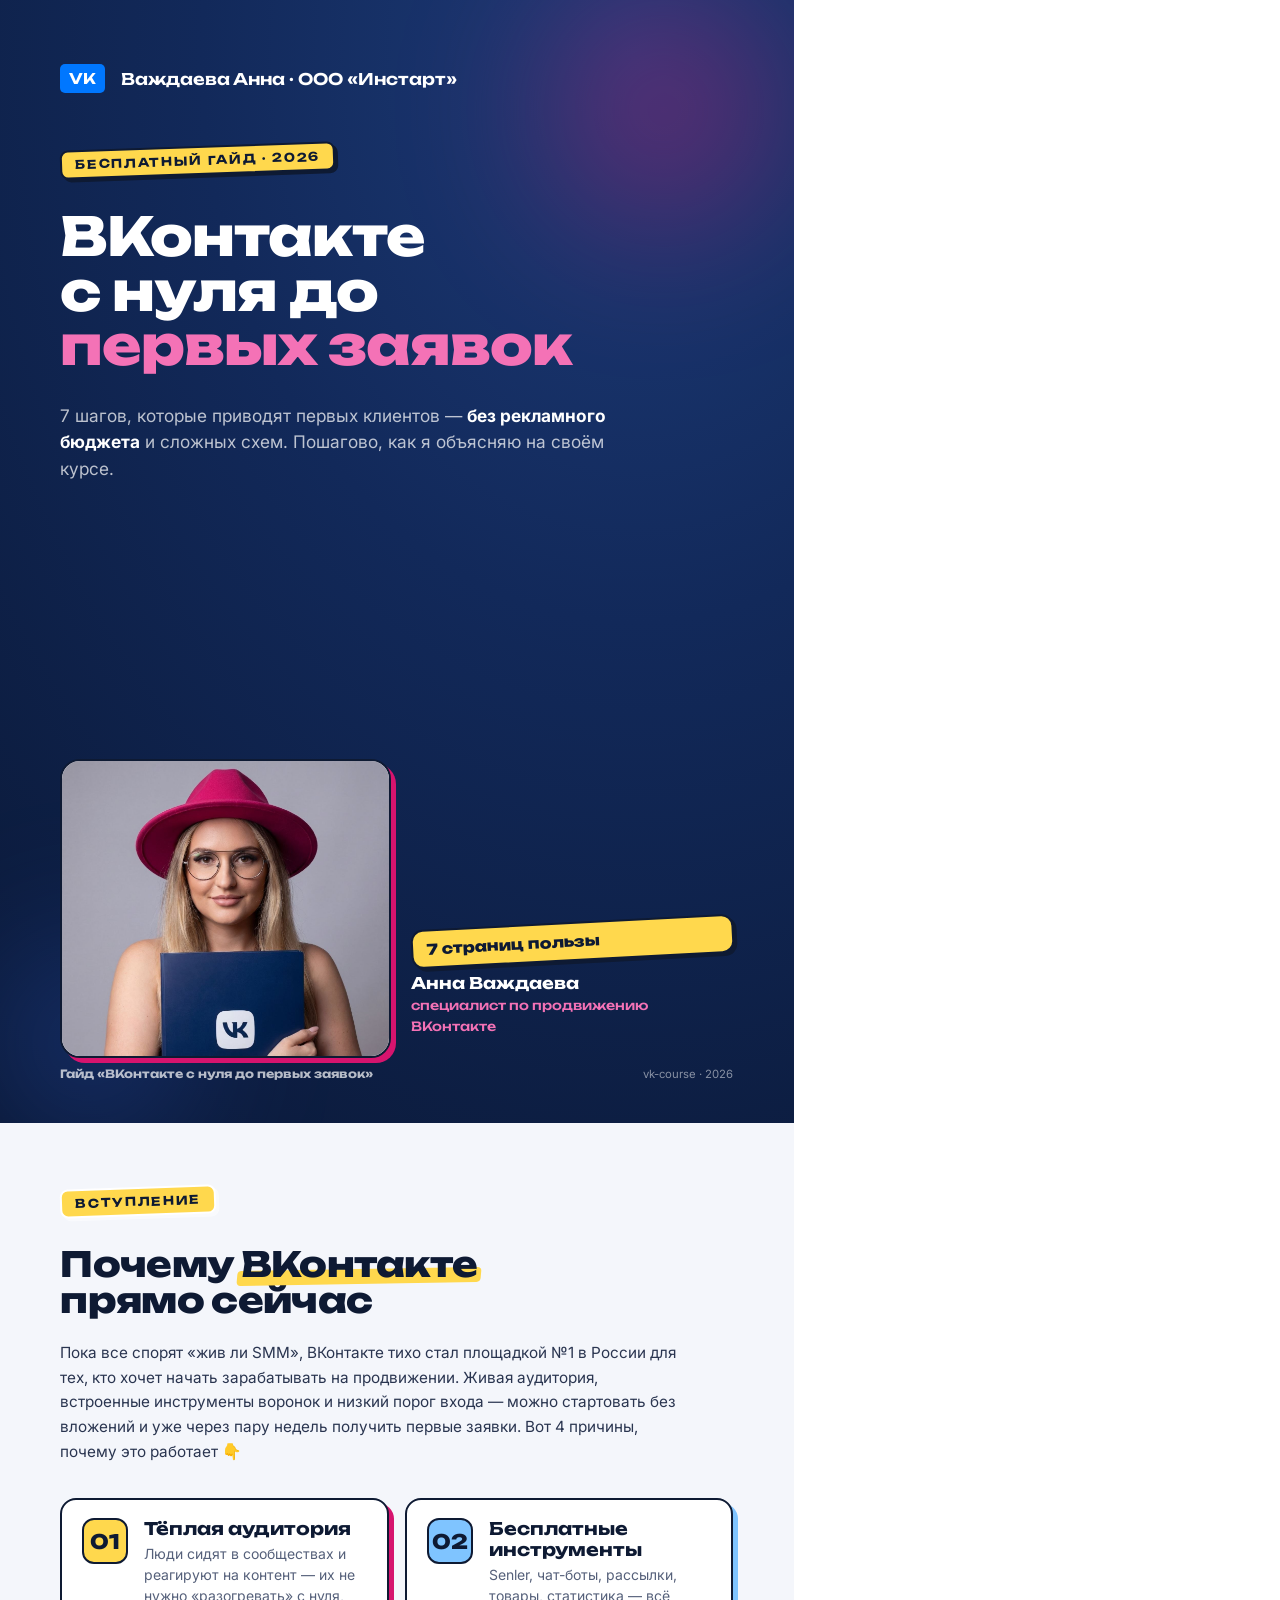
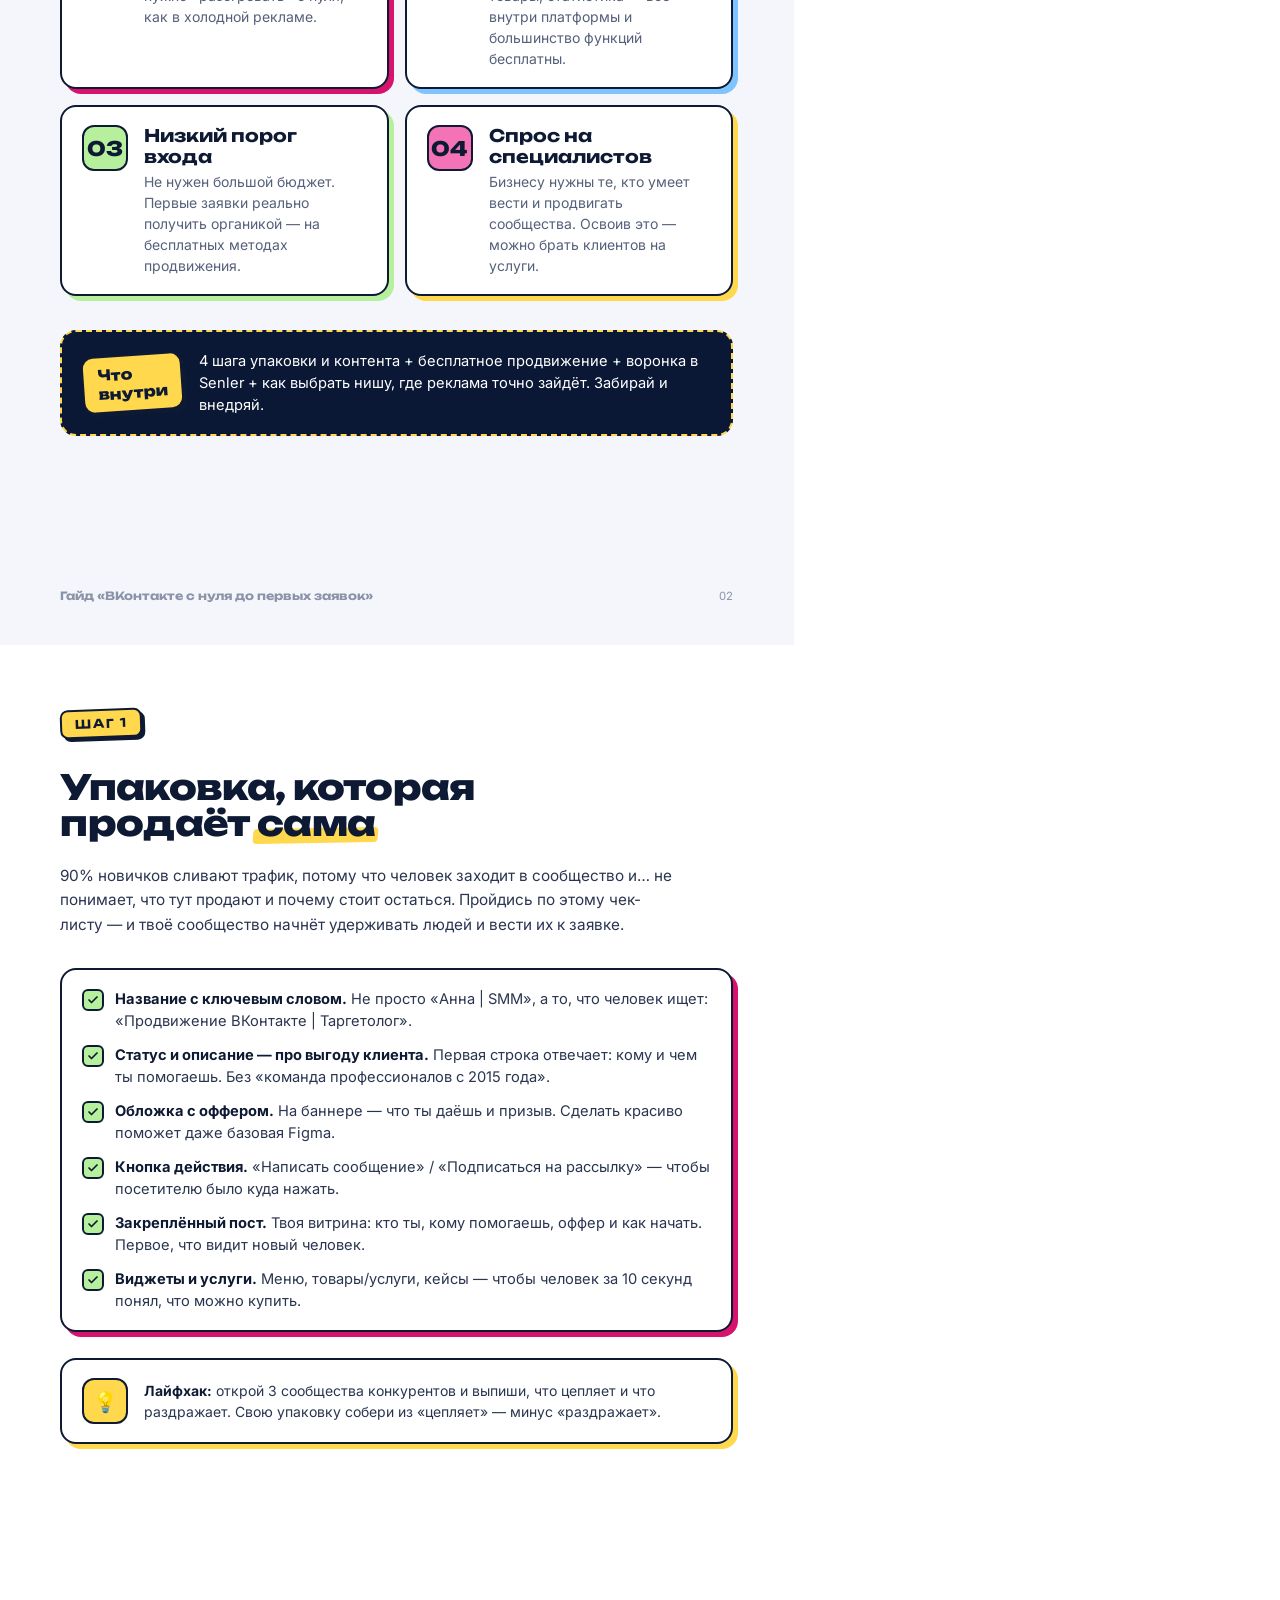
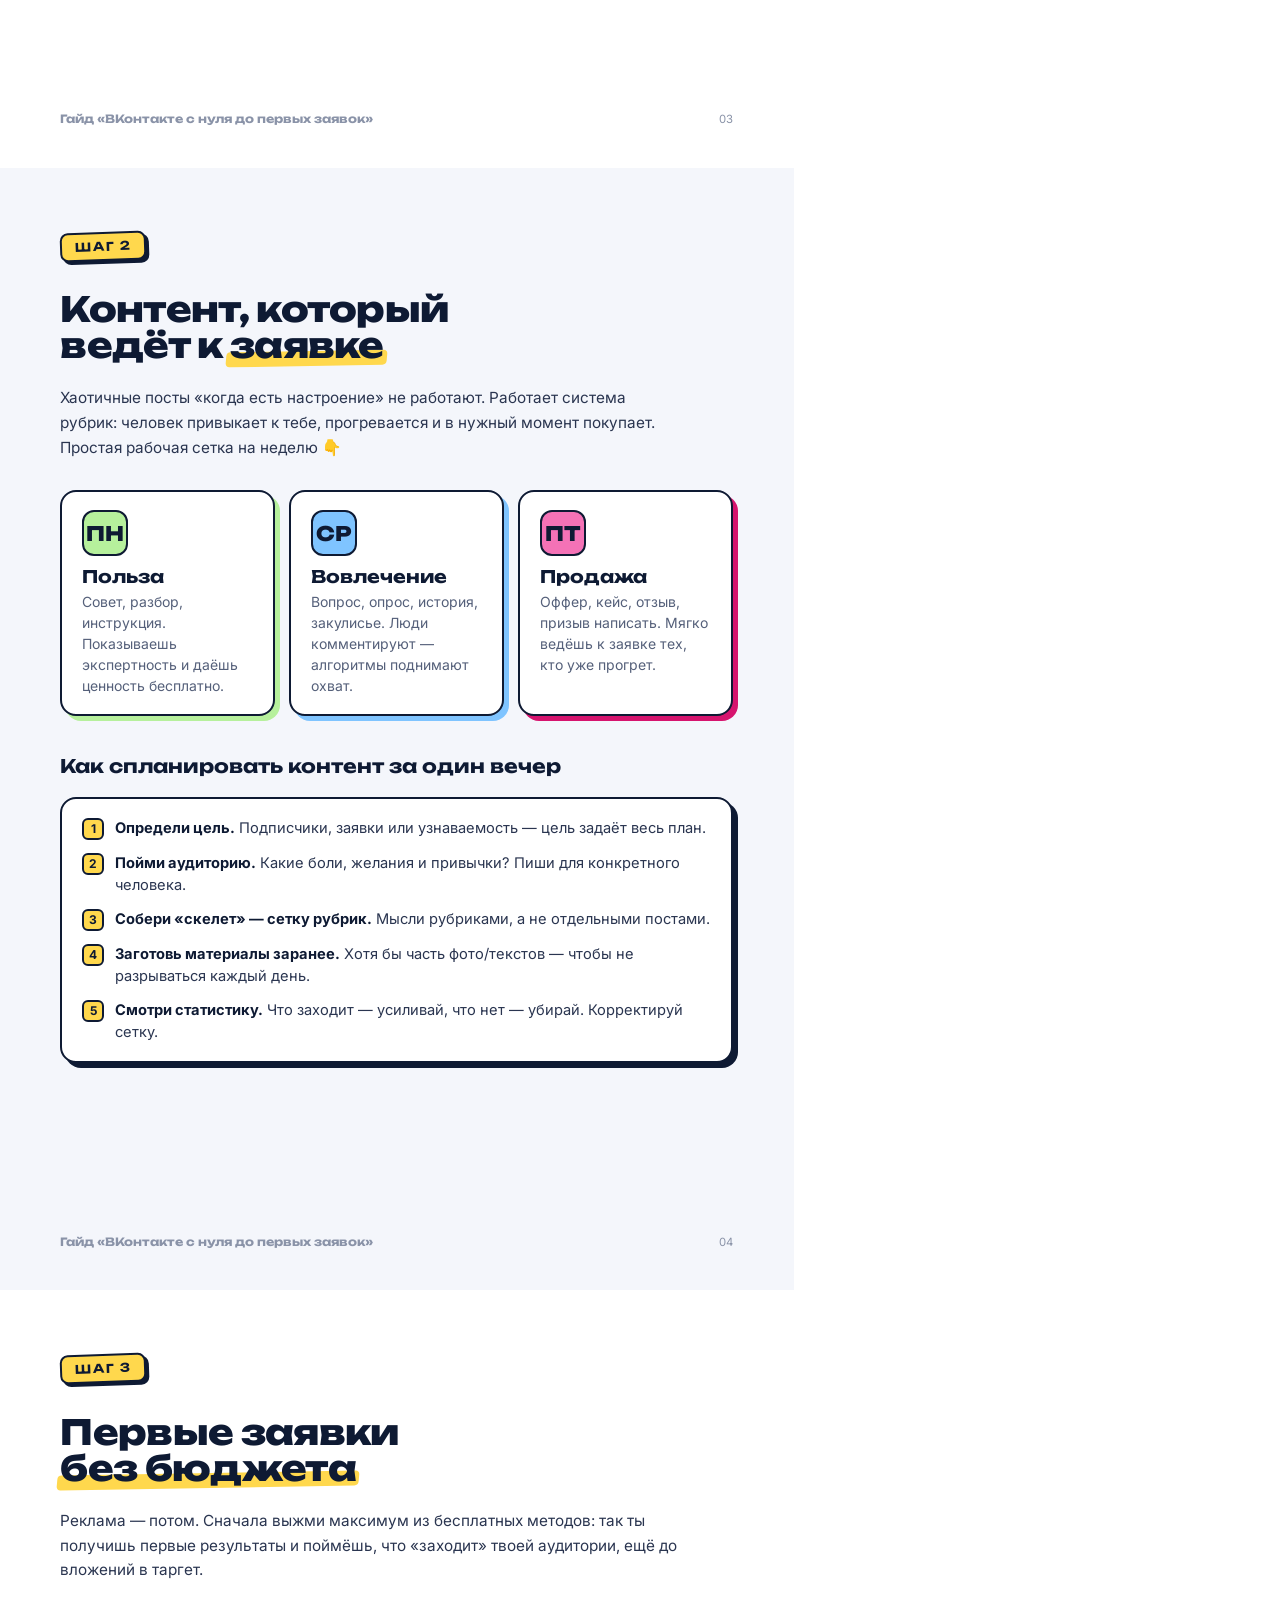
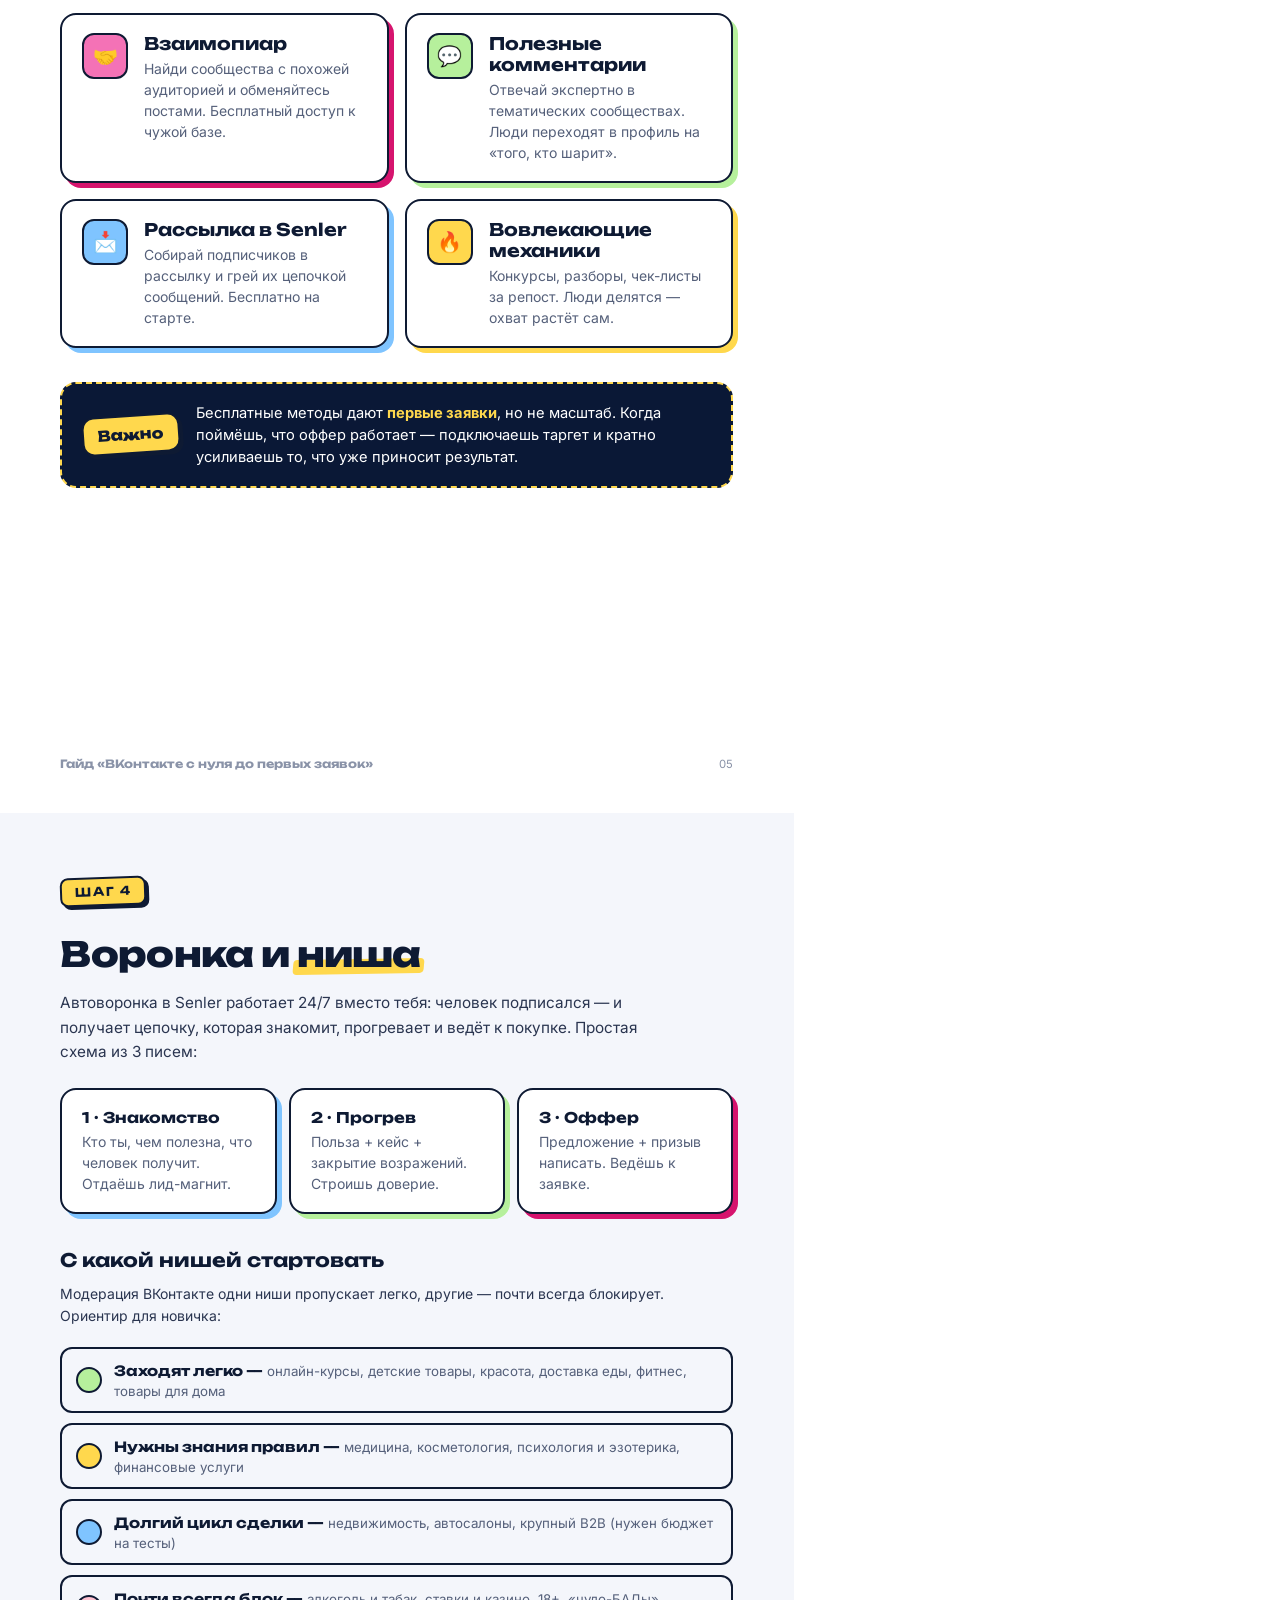
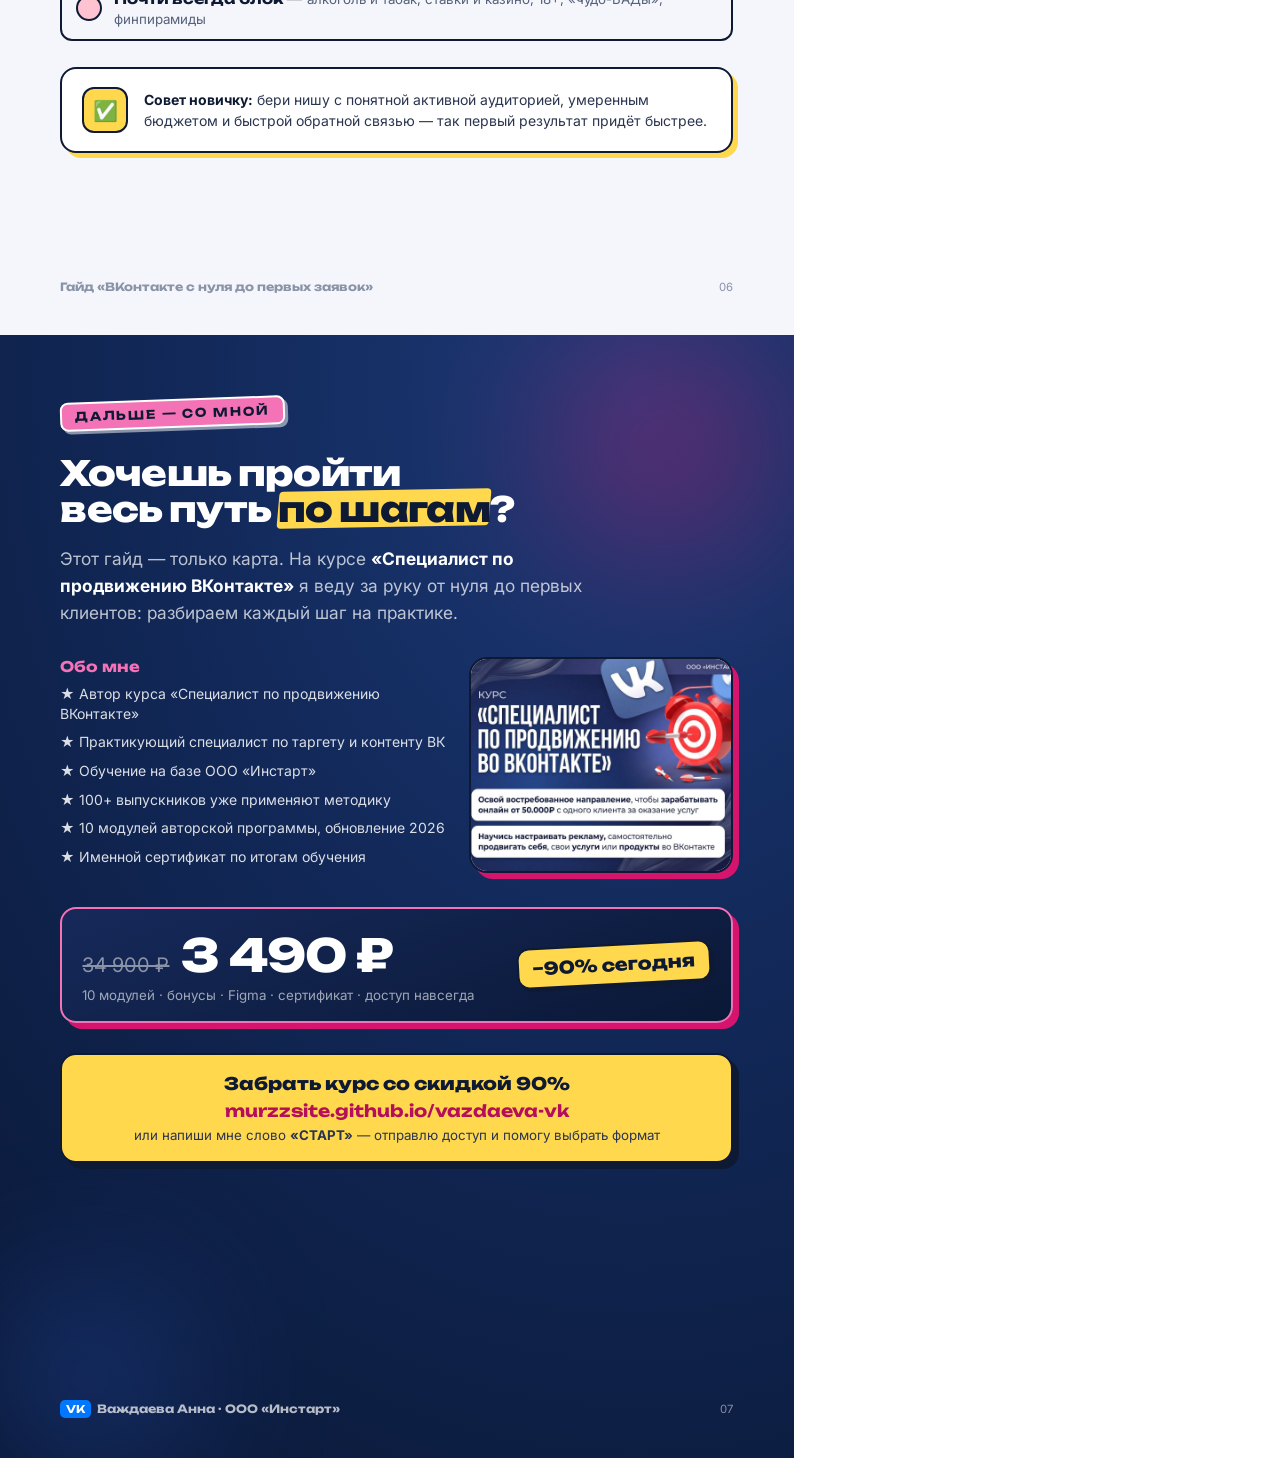
==== guide.html @ fbc0aaa2 "Add 7-page lead-magnet PDF guide in site's exact style (navy+pink, Unbounded, neo-brutalist), with c" ====
<!DOCTYPE html>
<html lang="ru">
<head>
<meta charset="UTF-8" />
<link href="https://fonts.googleapis.com/css2?family=Inter:wght@400;500;600;700&family=Unbounded:wght@500;600;700;800;900&display=swap" rel="stylesheet" />
<style>
  * { margin: 0; padding: 0; box-sizing: border-box; }
  :root {
    --p:#D6146E; --pd:#B50E5C; --pl:#FCE7F1; --pm:#F472B6; --acc:#FF5CA8;
    --navy:#0A1836; --navy2:#16295A; --ink:#0A1836;
    --paper:#F4F6FB; --g900:#0E1A33; --g700:#2A3550; --g600:#55607A; --g400:#8A93A8; --g200:#DDE2EC;
    --pop:#FFD84D; --lime:#B6F09C; --sky:#7FC4FF;
    --disp:'Unbounded','Inter',sans-serif;
  }
  html,body { font-family:'Inter',sans-serif; color:var(--g700); }
  body { -webkit-print-color-adjust:exact; print-color-adjust:exact; }

  @page { size:210mm 297mm; margin:0; }

  .page {
    position:relative; width:210mm; height:297mm; overflow:hidden;
    padding:17mm 16mm; page-break-after:always;
    -webkit-print-color-adjust:exact; print-color-adjust:exact;
  }
  .page:last-child { page-break-after:auto; }
  .page--navy { background:radial-gradient(130% 120% at 80% 5%, #1D3B78 0%, #12295A 42%, #0A1836 100%); color:#fff; }
  .page--paper { background:var(--paper); }
  .page--white { background:#fff; }

  /* orbs */
  .orb { position:absolute; border-radius:50%; filter:blur(70px); opacity:.5; z-index:0; }
  .orb--1 { width:340px; height:340px; top:-60px; right:-40px; background:radial-gradient(circle,#D6146E,transparent 70%); }
  .orb--2 { width:280px; height:280px; bottom:-60px; left:-50px; background:radial-gradient(circle,#2E5BC7,transparent 70%); }

  .z { position:relative; z-index:1; }

  /* type */
  .eyebrow {
    display:inline-block; font-family:var(--disp); font-size:9pt; font-weight:700;
    text-transform:uppercase; letter-spacing:.14em; color:var(--g900);
    background:var(--pop); border:2px solid var(--g900); border-radius:8px;
    padding:5px 13px; box-shadow:3px 3px 0 var(--g900); transform:rotate(-2deg);
  }
  .eyebrow--ghost { color:var(--g900); background:var(--pm); border-color:#fff; box-shadow:3px 3px 0 rgba(255,255,255,.5); }
  h1.title { font-family:var(--disp); font-weight:800; font-size:40pt; line-height:1.02; letter-spacing:-.02em; color:#fff; }
  h2.h2 { font-family:var(--disp); font-weight:800; font-size:26pt; line-height:1.05; letter-spacing:-.02em; color:var(--g900); }
  h2.h2--white { color:#fff; }
  .accent { color:var(--pm); }
  .mark { position:relative; white-space:nowrap; z-index:0; }
  .mark::before { content:''; position:absolute; z-index:-1; left:-.1em; right:-.1em; bottom:.04em; height:.42em; background:var(--pop); border-radius:4px; transform:rotate(-1deg) skewX(-6deg); }
  .h2--white .mark { color:var(--g900); }
  .h2--white .mark::before { top:.06em; bottom:.08em; height:auto; left:0; right:0; }

  .lead { font-size:13pt; line-height:1.55; color:rgba(255,255,255,.72); }
  p.body { font-size:11.5pt; line-height:1.6; color:var(--g700); }
  .muted { color:var(--g600); }

  /* cards */
  .card { background:#fff; border:2px solid var(--g900); border-radius:16px; box-shadow:5px 5px 0 var(--g900); padding:18px 20px; }
  .card--pink { box-shadow:5px 5px 0 var(--p); }
  .card--pop { box-shadow:5px 5px 0 var(--pop); }
  .card--lime { box-shadow:5px 5px 0 var(--lime); }
  .card--sky { box-shadow:5px 5px 0 var(--sky); }
  .num {
    font-family:var(--disp); font-weight:800; font-size:15pt; color:var(--g900);
    width:46px; height:46px; min-width:46px; border:2px solid var(--g900); border-radius:12px;
    display:flex; align-items:center; justify-content:center;
  }
  .num--pop{background:var(--pop);} .num--lime{background:var(--lime);} .num--sky{background:var(--sky);} .num--pink{background:var(--pm);}
  .card h3 { font-family:var(--disp); font-weight:700; font-size:13pt; color:var(--g900); margin-bottom:4px; }
  .card p { font-size:10.5pt; line-height:1.5; color:var(--g600); }

  .row { display:flex; gap:16px; align-items:flex-start; }
  .stack { display:flex; flex-direction:column; }

  /* checklist */
  .check { display:flex; gap:11px; align-items:flex-start; font-size:11pt; line-height:1.5; color:var(--g700); }
  .check + .check { margin-top:12px; }
  .check b { color:var(--g900); }
  .tick { width:22px; height:22px; min-width:22px; border-radius:6px; background:var(--lime); border:2px solid var(--g900); display:flex; align-items:center; justify-content:center; margin-top:1px; }
  .tick svg { width:12px; height:12px; }

  /* niche table */
  .nrow { display:flex; align-items:center; gap:12px; border:2px solid var(--g900); border-radius:12px; padding:11px 14px; }
  .nrow + .nrow { margin-top:10px; }
  .nrow .dot { width:26px; height:26px; min-width:26px; border-radius:50%; border:2px solid var(--g900); }
  .nrow b { font-family:var(--disp); font-size:10.5pt; color:var(--g900); }
  .nrow span { font-size:10pt; color:var(--g600); }

  /* sticker */
  .sticker {
    font-family:var(--disp); font-weight:800; font-size:11pt; color:var(--g900);
    background:var(--pop); border:2px solid var(--g900); border-radius:12px;
    padding:8px 14px; box-shadow:3px 3px 0 var(--g900); transform:rotate(-3deg); display:inline-block;
  }

  /* footer */
  .foot { position:absolute; left:16mm; right:16mm; bottom:11mm; display:flex; justify-content:space-between; align-items:center; font-size:8.5pt; z-index:2; }
  .foot .brand { font-family:var(--disp); font-weight:700; }
  .page--navy .foot { color:rgba(255,255,255,.5); }
  .page--paper .foot, .page--white .foot { color:var(--g400); }
  .vk { background:#07F; color:#fff; font-family:var(--disp); font-weight:700; font-size:8pt; padding:2px 6px; border-radius:5px; margin-right:6px; }

  .price-old { font-size:15pt; color:var(--g400); text-decoration:line-through; }
  .price-new { font-family:var(--disp); font-weight:800; font-size:34pt; color:#fff; letter-spacing:-.03em; }
  .cta-link { font-family:var(--disp); font-weight:700; font-size:12.5pt; }
</style>
</head>
<body>

<!-- ===================== PAGE 1 — COVER ===================== -->
<section class="page page--navy">
  <span class="orb orb--1"></span>
  <span class="orb orb--2"></span>
  <div class="z" style="height:100%; display:flex; flex-direction:column;">
    <div style="display:flex; align-items:center; gap:10px;">
      <span class="vk" style="font-size:11pt; padding:5px 9px;">VK</span>
      <span style="font-family:var(--disp); font-weight:600; font-size:12pt; color:#fff;">Важдаева Анна · ООО «Инстарт»</span>
    </div>

    <div style="margin-top:14mm;">
      <span class="eyebrow">Бесплатный гайд · 2026</span>
    </div>

    <h1 class="title" style="margin-top:9mm;">
      ВКонтакте<br/>с нуля до<br/><span class="accent">первых заявок</span>
    </h1>

    <p class="lead" style="margin-top:8mm; max-width:150mm;">
      7 шагов, которые приводят первых клиентов — <b style="color:#fff;">без рекламного бюджета</b> и сложных схем.
      Пошагово, как я объясняю на своём курсе.
    </p>

    <div style="margin-top:auto; display:flex; align-items:flex-end; gap:20px;">
      <div class="card card--pink" style="padding:0; overflow:hidden; width:88mm; border-radius:20px; background:#fff;">
        <img src="author-portrait.jpg" alt="Анна Важдаева" style="width:100%; height:78mm; object-fit:cover; object-position:center 20%; display:block;" />
      </div>
      <div class="stack" style="gap:12px; padding-bottom:6mm;">
        <span class="sticker">7 страниц пользы</span>
        <div style="font-family:var(--disp); font-weight:700; font-size:12pt; color:#fff; line-height:1.3;">
          Анна Важдаева<br/><span style="font-size:9.5pt; font-weight:500; color:var(--pm);">специалист по продвижению ВКонтакте</span>
        </div>
      </div>
    </div>
  </div>
  <div class="foot"><span class="brand" style="color:rgba(255,255,255,.7);">Гайд «ВКонтакте с нуля до первых заявок»</span><span>vk-course · 2026</span></div>
</section>

<!-- ===================== PAGE 2 — WHY VK ===================== -->
<section class="page page--paper">
  <span class="eyebrow eyebrow--ghost" style="color:var(--g900); background:var(--pop);">Вступление</span>
  <h2 class="h2" style="margin-top:8mm;">Почему <span class="mark">ВКонтакте</span><br/>прямо сейчас</h2>
  <p class="body" style="margin-top:6mm; max-width:165mm;">
    Пока все спорят «жив ли SMM», ВКонтакте тихо стал площадкой №1 в России для тех, кто хочет начать зарабатывать на продвижении. Живая аудитория, встроенные инструменты воронок и низкий порог входа — можно стартовать без вложений и уже через пару недель получить первые заявки. Вот 4 причины, почему это работает 👇
  </p>

  <div style="margin-top:9mm; display:grid; grid-template-columns:1fr 1fr; gap:16px;">
    <div class="card card--pink row"><div class="num num--pop">01</div><div><h3>Тёплая аудитория</h3><p>Люди сидят в сообществах и реагируют на контент — их не нужно «разогревать» с нуля, как в холодной рекламе.</p></div></div>
    <div class="card card--sky row"><div class="num num--sky">02</div><div><h3>Бесплатные инструменты</h3><p>Senler, чат-боты, рассылки, товары, статистика — всё внутри платформы и большинство функций бесплатны.</p></div></div>
    <div class="card card--lime row"><div class="num num--lime">03</div><div><h3>Низкий порог входа</h3><p>Не нужен большой бюджет. Первые заявки реально получить органикой — на бесплатных методах продвижения.</p></div></div>
    <div class="card card--pop row"><div class="num num--pink">04</div><div><h3>Спрос на специалистов</h3><p>Бизнесу нужны те, кто умеет вести и продвигать сообщества. Освоив это — можно брать клиентов на услуги.</p></div></div>
  </div>

  <div class="card" style="margin-top:9mm; background:var(--navy); color:#fff; border:2px dashed var(--pop); box-shadow:none;">
    <div class="row" style="align-items:center;">
      <span class="sticker" style="transform:rotate(-4deg);">Что внутри</span>
      <p style="font-size:11pt; color:#fff; line-height:1.5;">4 шага упаковки и контента + бесплатное продвижение + воронка в Senler + как выбрать нишу, где реклама точно зайдёт. Забирай и внедряй.</p>
    </div>
  </div>
  <div class="foot"><span class="brand">Гайд «ВКонтакте с нуля до первых заявок»</span><span>02</span></div>
</section>

<!-- ===================== PAGE 3 — STEP 1 PACKAGING ===================== -->
<section class="page page--white">
  <span class="eyebrow">Шаг 1</span>
  <h2 class="h2" style="margin-top:8mm;">Упаковка, которая<br/>продаёт <span class="mark">сама</span></h2>
  <p class="body" style="margin-top:6mm; max-width:165mm;">
    90% новичков сливают трафик, потому что человек заходит в сообщество и… не понимает, что тут продают и почему стоит остаться. Пройдись по этому чек-листу — и твоё сообщество начнёт удерживать людей и вести их к заявке.
  </p>

  <div class="card card--pink" style="margin-top:8mm;">
    <div class="check"><span class="tick"><svg viewBox="0 0 24 24" fill="none" stroke="#0E1A33" stroke-width="3.5" stroke-linecap="round" stroke-linejoin="round"><polyline points="20 6 9 17 4 12"/></svg></span><div><b>Название с ключевым словом.</b> Не просто «Анна | SMM», а то, что человек ищет: «Продвижение ВКонтакте | Таргетолог».</div></div>
    <div class="check"><span class="tick"><svg viewBox="0 0 24 24" fill="none" stroke="#0E1A33" stroke-width="3.5" stroke-linecap="round" stroke-linejoin="round"><polyline points="20 6 9 17 4 12"/></svg></span><div><b>Статус и описание — про выгоду клиента.</b> Первая строка отвечает: кому и чем ты помогаешь. Без «команда профессионалов с 2015 года».</div></div>
    <div class="check"><span class="tick"><svg viewBox="0 0 24 24" fill="none" stroke="#0E1A33" stroke-width="3.5" stroke-linecap="round" stroke-linejoin="round"><polyline points="20 6 9 17 4 12"/></svg></span><div><b>Обложка с оффером.</b> На баннере — что ты даёшь и призыв. Сделать красиво поможет даже базовая Figma.</div></div>
    <div class="check"><span class="tick"><svg viewBox="0 0 24 24" fill="none" stroke="#0E1A33" stroke-width="3.5" stroke-linecap="round" stroke-linejoin="round"><polyline points="20 6 9 17 4 12"/></svg></span><div><b>Кнопка действия.</b> «Написать сообщение» / «Подписаться на рассылку» — чтобы посетителю было куда нажать.</div></div>
    <div class="check"><span class="tick"><svg viewBox="0 0 24 24" fill="none" stroke="#0E1A33" stroke-width="3.5" stroke-linecap="round" stroke-linejoin="round"><polyline points="20 6 9 17 4 12"/></svg></span><div><b>Закреплённый пост.</b> Твоя витрина: кто ты, кому помогаешь, оффер и как начать. Первое, что видит новый человек.</div></div>
    <div class="check"><span class="tick"><svg viewBox="0 0 24 24" fill="none" stroke="#0E1A33" stroke-width="3.5" stroke-linecap="round" stroke-linejoin="round"><polyline points="20 6 9 17 4 12"/></svg></span><div><b>Виджеты и услуги.</b> Меню, товары/услуги, кейсы — чтобы человек за 10 секунд понял, что можно купить.</div></div>
  </div>

  <div class="card card--pop row" style="margin-top:7mm; align-items:center;">
    <div class="num num--pop">💡</div>
    <p style="font-size:10.5pt; color:var(--g700); line-height:1.5;"><b style="color:var(--g900);">Лайфхак:</b> открой 3 сообщества конкурентов и выпиши, что цепляет и что раздражает. Свою упаковку собери из «цепляет» — минус «раздражает».</p>
  </div>
  <div class="foot"><span class="brand">Гайд «ВКонтакте с нуля до первых заявок»</span><span>03</span></div>
</section>

<!-- ===================== PAGE 4 — STEP 2 CONTENT ===================== -->
<section class="page page--paper">
  <span class="eyebrow">Шаг 2</span>
  <h2 class="h2" style="margin-top:8mm;">Контент, который<br/>ведёт к <span class="mark">заявке</span></h2>
  <p class="body" style="margin-top:6mm; max-width:165mm;">
    Хаотичные посты «когда есть настроение» не работают. Работает система рубрик: человек привыкает к тебе, прогревается и в нужный момент покупает. Простая рабочая сетка на неделю 👇
  </p>

  <div style="margin-top:8mm; display:grid; grid-template-columns:1fr 1fr 1fr; gap:14px;">
    <div class="card card--lime"><div class="num num--lime" style="margin-bottom:10px;">ПН</div><h3>Польза</h3><p>Совет, разбор, инструкция. Показываешь экспертность и даёшь ценность бесплатно.</p></div>
    <div class="card card--sky"><div class="num num--sky" style="margin-bottom:10px;">СР</div><h3>Вовлечение</h3><p>Вопрос, опрос, история, закулисье. Люди комментируют — алгоритмы поднимают охват.</p></div>
    <div class="card card--pink"><div class="num num--pink" style="margin-bottom:10px;">ПТ</div><h3>Продажа</h3><p>Оффер, кейс, отзыв, призыв написать. Мягко ведёшь к заявке тех, кто уже прогрет.</p></div>
  </div>

  <h3 style="font-family:var(--disp); font-weight:700; font-size:14pt; color:var(--g900); margin-top:10mm;">Как спланировать контент за один вечер</h3>
  <div class="card" style="margin-top:5mm; box-shadow:5px 5px 0 var(--g900);">
    <div class="check"><span class="tick" style="background:var(--pop);"><b style="font-size:9pt;">1</b></span><div><b>Определи цель.</b> Подписчики, заявки или узнаваемость — цель задаёт весь план.</div></div>
    <div class="check"><span class="tick" style="background:var(--pop);"><b style="font-size:9pt;">2</b></span><div><b>Пойми аудиторию.</b> Какие боли, желания и привычки? Пиши для конкретного человека.</div></div>
    <div class="check"><span class="tick" style="background:var(--pop);"><b style="font-size:9pt;">3</b></span><div><b>Собери «скелет» — сетку рубрик.</b> Мысли рубриками, а не отдельными постами.</div></div>
    <div class="check"><span class="tick" style="background:var(--pop);"><b style="font-size:9pt;">4</b></span><div><b>Заготовь материалы заранее.</b> Хотя бы часть фото/текстов — чтобы не разрываться каждый день.</div></div>
    <div class="check"><span class="tick" style="background:var(--pop);"><b style="font-size:9pt;">5</b></span><div><b>Смотри статистику.</b> Что заходит — усиливай, что нет — убирай. Корректируй сетку.</div></div>
  </div>
  <div class="foot"><span class="brand">Гайд «ВКонтакте с нуля до первых заявок»</span><span>04</span></div>
</section>

<!-- ===================== PAGE 5 — STEP 3 FREE PROMO ===================== -->
<section class="page page--white">
  <span class="eyebrow">Шаг 3</span>
  <h2 class="h2" style="margin-top:8mm;">Первые заявки<br/><span class="mark">без бюджета</span></h2>
  <p class="body" style="margin-top:6mm; max-width:165mm;">
    Реклама — потом. Сначала выжми максимум из бесплатных методов: так ты получишь первые результаты и поймёшь, что «заходит» твоей аудитории, ещё до вложений в таргет.
  </p>

  <div style="margin-top:8mm; display:grid; grid-template-columns:1fr 1fr; gap:16px;">
    <div class="card card--pink row"><div class="num num--pink">🤝</div><div><h3>Взаимопиар</h3><p>Найди сообщества с похожей аудиторией и обменяйтесь постами. Бесплатный доступ к чужой базе.</p></div></div>
    <div class="card card--lime row"><div class="num num--lime">💬</div><div><h3>Полезные комментарии</h3><p>Отвечай экспертно в тематических сообществах. Люди переходят в профиль на «того, кто шарит».</p></div></div>
    <div class="card card--sky row"><div class="num num--sky">📩</div><div><h3>Рассылка в Senler</h3><p>Собирай подписчиков в рассылку и грей их цепочкой сообщений. Бесплатно на старте.</p></div></div>
    <div class="card card--pop row"><div class="num num--pop">🔥</div><div><h3>Вовлекающие механики</h3><p>Конкурсы, разборы, чек-листы за репост. Люди делятся — охват растёт сам.</p></div></div>
  </div>

  <div class="card" style="margin-top:9mm; background:var(--navy); color:#fff; border:2px dashed var(--pop); box-shadow:none;">
    <div class="row" style="align-items:center;">
      <span class="sticker" style="transform:rotate(-4deg);">Важно</span>
      <p style="font-size:11pt; color:#fff; line-height:1.5;">Бесплатные методы дают <b style="color:var(--pop);">первые заявки</b>, но не масштаб. Когда поймёшь, что оффер работает — подключаешь таргет и кратно усиливаешь то, что уже приносит результат.</p>
    </div>
  </div>
  <div class="foot"><span class="brand">Гайд «ВКонтакте с нуля до первых заявок»</span><span>05</span></div>
</section>

<!-- ===================== PAGE 6 — STEP 4 FUNNEL + NICHE ===================== -->
<section class="page page--paper">
  <span class="eyebrow">Шаг 4</span>
  <h2 class="h2" style="margin-top:8mm;">Воронка и <span class="mark">ниша</span></h2>
  <p class="body" style="margin-top:5mm; max-width:165mm;">
    Автоворонка в Senler работает 24/7 вместо тебя: человек подписался — и получает цепочку, которая знакомит, прогревает и ведёт к покупке. Простая схема из 3 писем:
  </p>

  <div style="margin-top:6mm; display:grid; grid-template-columns:1fr 1fr 1fr; gap:12px;">
    <div class="card card--sky"><h3 style="font-size:11pt;">1 · Знакомство</h3><p>Кто ты, чем полезна, что человек получит. Отдаёшь лид-магнит.</p></div>
    <div class="card card--lime"><h3 style="font-size:11pt;">2 · Прогрев</h3><p>Польза + кейс + закрытие возражений. Строишь доверие.</p></div>
    <div class="card card--pink"><h3 style="font-size:11pt;">3 · Оффер</h3><p>Предложение + призыв написать. Ведёшь к заявке.</p></div>
  </div>

  <h3 style="font-family:var(--disp); font-weight:700; font-size:14pt; color:var(--g900); margin-top:9mm;">С какой нишей стартовать</h3>
  <p class="body muted" style="margin-top:3mm; font-size:10.5pt;">Модерация ВКонтакте одни ниши пропускает легко, другие — почти всегда блокирует. Ориентир для новичка:</p>
  <div style="margin-top:5mm;">
    <div class="nrow"><span class="dot" style="background:var(--lime);"></span><div><b>Заходят легко —</b> <span>онлайн-курсы, детские товары, красота, доставка еды, фитнес, товары для дома</span></div></div>
    <div class="nrow"><span class="dot" style="background:var(--pop);"></span><div><b>Нужны знания правил —</b> <span>медицина, косметология, психология и эзотерика, финансовые услуги</span></div></div>
    <div class="nrow"><span class="dot" style="background:var(--sky);"></span><div><b>Долгий цикл сделки —</b> <span>недвижимость, автосалоны, крупный B2B (нужен бюджет на тесты)</span></div></div>
    <div class="nrow"><span class="dot" style="background:#FFC2D1;"></span><div><b>Почти всегда блок —</b> <span>алкоголь и табак, ставки и казино, 18+, «чудо-БАДы», финпирамиды</span></div></div>
  </div>
  <div class="card card--pop row" style="margin-top:7mm; align-items:center;">
    <div class="num num--pop">✅</div>
    <p style="font-size:10.5pt; color:var(--g700); line-height:1.5;"><b style="color:var(--g900);">Совет новичку:</b> бери нишу с понятной активной аудиторией, умеренным бюджетом и быстрой обратной связью — так первый результат придёт быстрее.</p>
  </div>
  <div class="foot"><span class="brand">Гайд «ВКонтакте с нуля до первых заявок»</span><span>06</span></div>
</section>

<!-- ===================== PAGE 7 — SELLING BLOCK ===================== -->
<section class="page page--navy">
  <span class="orb orb--1"></span>
  <span class="orb orb--2"></span>
  <div class="z">
    <span class="eyebrow eyebrow--ghost">Дальше — со мной</span>
    <h2 class="h2 h2--white" style="margin-top:7mm;">Хочешь пройти<br/>весь путь <span class="mark">по шагам</span>?</h2>
    <p class="lead" style="margin-top:5mm; max-width:150mm;">
      Этот гайд — только карта. На курсе <b style="color:#fff;">«Специалист по продвижению ВКонтакте»</b> я веду за руку от нуля до первых клиентов: разбираем каждый шаг на практике.
    </p>

    <div class="row" style="margin-top:8mm; gap:20px; align-items:stretch;">
      <div style="flex:1;">
        <div style="font-family:var(--disp); font-weight:700; font-size:11pt; color:var(--pm); margin-bottom:8px;">Обо мне</div>
        <div class="stack" style="gap:9px; font-size:10.5pt; color:rgba(255,255,255,.85); line-height:1.4;">
          <div>★ Автор курса «Специалист по продвижению ВКонтакте»</div>
          <div>★ Практикующий специалист по таргету и контенту ВК</div>
          <div>★ Обучение на базе ООО «Инстарт»</div>
          <div>★ 100+ выпускников уже применяют методику</div>
          <div>★ 10 модулей авторской программы, обновление 2026</div>
          <div>★ Именной сертификат по итогам обучения</div>
        </div>
      </div>
      <div class="card" style="width:70mm; padding:0; overflow:hidden; background:#fff; box-shadow:6px 6px 0 var(--p); border-radius:18px;">
        <img src="banner.jpg" alt="Курс" style="width:100%; height:56mm; object-fit:cover; display:block;" />
      </div>
    </div>

    <div class="card" style="margin-top:9mm; background:linear-gradient(160deg,#16295A,#0A1836); border:2px solid var(--pm); box-shadow:6px 6px 0 var(--p);">
      <div class="row" style="align-items:center; justify-content:space-between; flex-wrap:wrap; gap:14px;">
        <div>
          <div style="display:flex; align-items:baseline; gap:12px;">
            <span class="price-old">34 900 ₽</span>
            <span class="price-new">3 490 ₽</span>
          </div>
          <div style="font-size:10pt; color:rgba(255,255,255,.6); margin-top:4px;">10 модулей · бонусы · Figma · сертификат · доступ навсегда</div>
        </div>
        <span class="sticker" style="font-size:13pt;">−90% сегодня</span>
      </div>
    </div>

    <div class="card card--pop" style="margin-top:8mm; background:var(--pop); border:2px solid var(--g900); box-shadow:6px 6px 0 var(--g900);">
      <div style="text-align:center;">
        <div style="font-family:var(--disp); font-weight:800; font-size:13pt; color:var(--g900);">Забрать курс со скидкой 90%</div>
        <div class="cta-link" style="margin-top:6px; color:var(--pd);">murzzsite.github.io/vazdaeva-vk</div>
        <div style="font-size:10pt; color:var(--g700); margin-top:6px;">или напиши мне слово <b>«СТАРТ»</b> — отправлю доступ и помогу выбрать формат</div>
      </div>
    </div>
  </div>
  <div class="foot"><span class="brand" style="color:rgba(255,255,255,.7);"><span class="vk">VK</span>Важдаева Анна · ООО «Инстарт»</span><span>07</span></div>
</section>

</body>
</html>
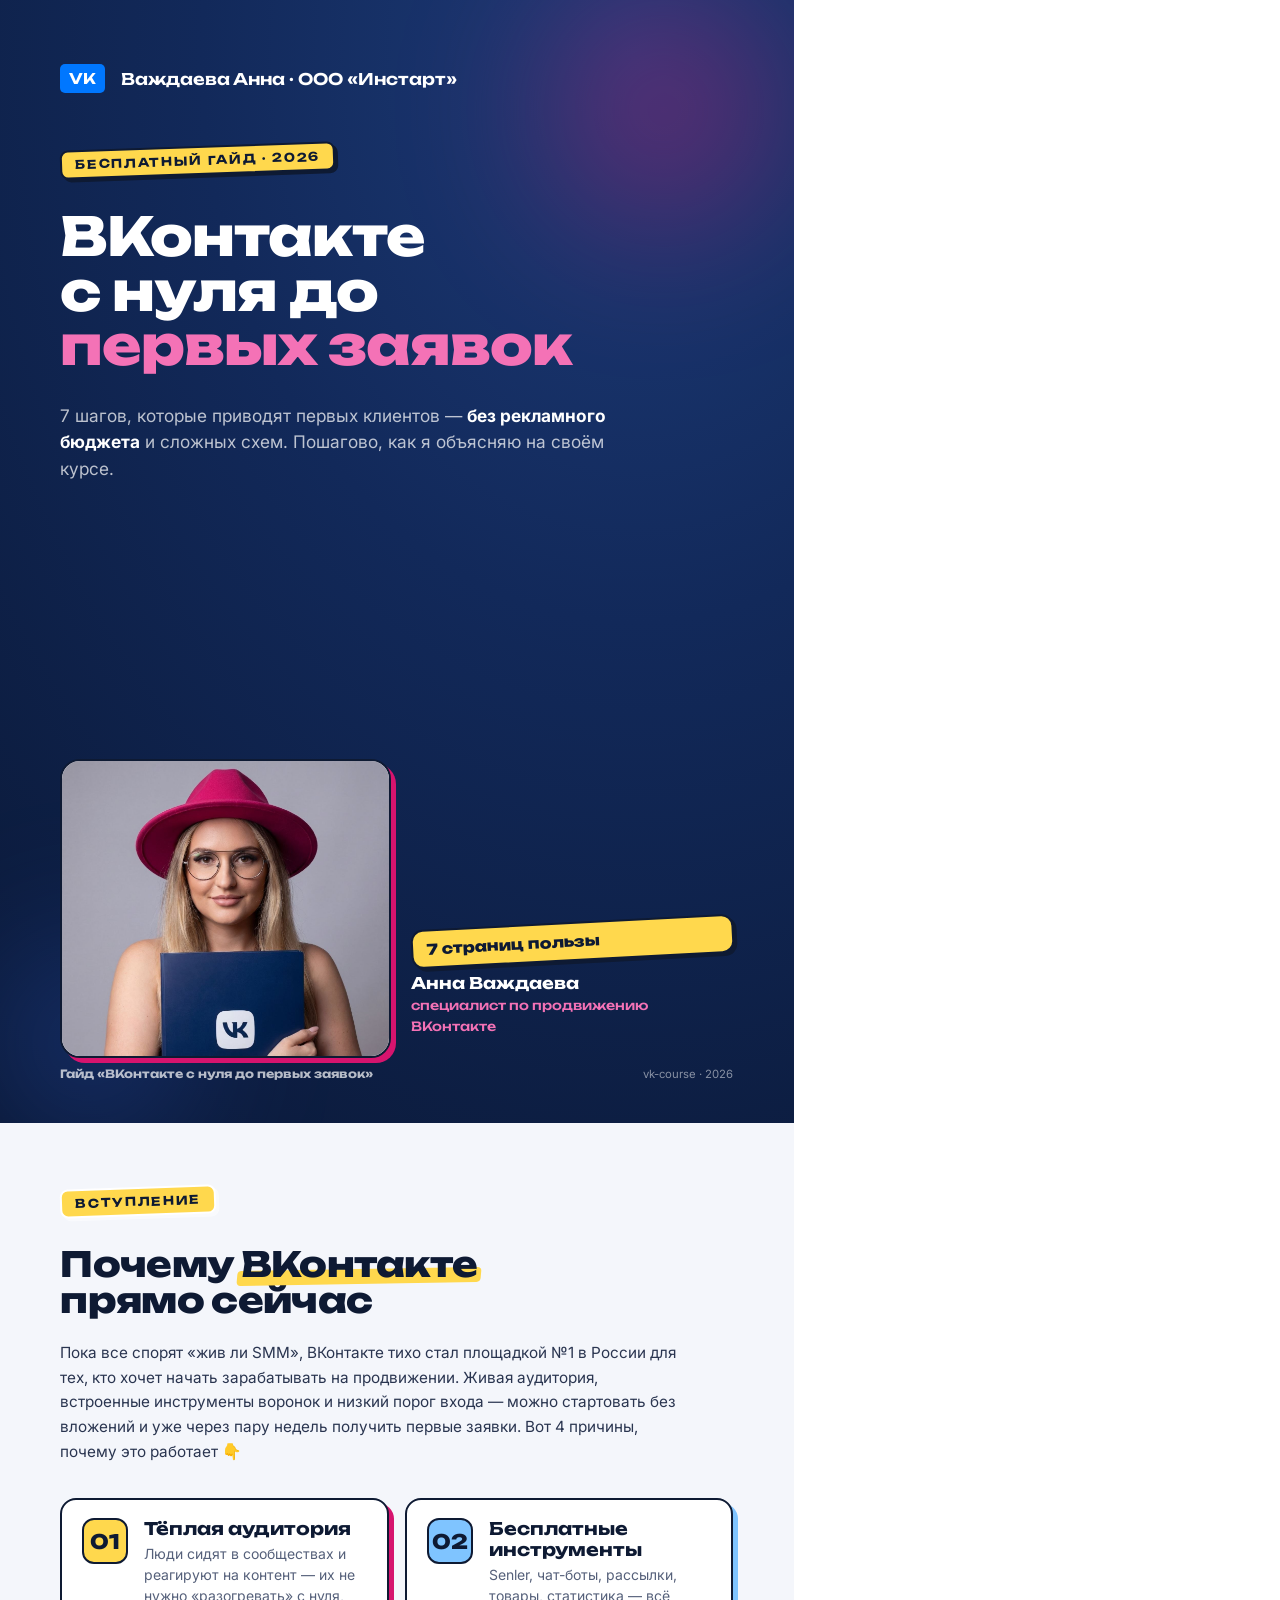
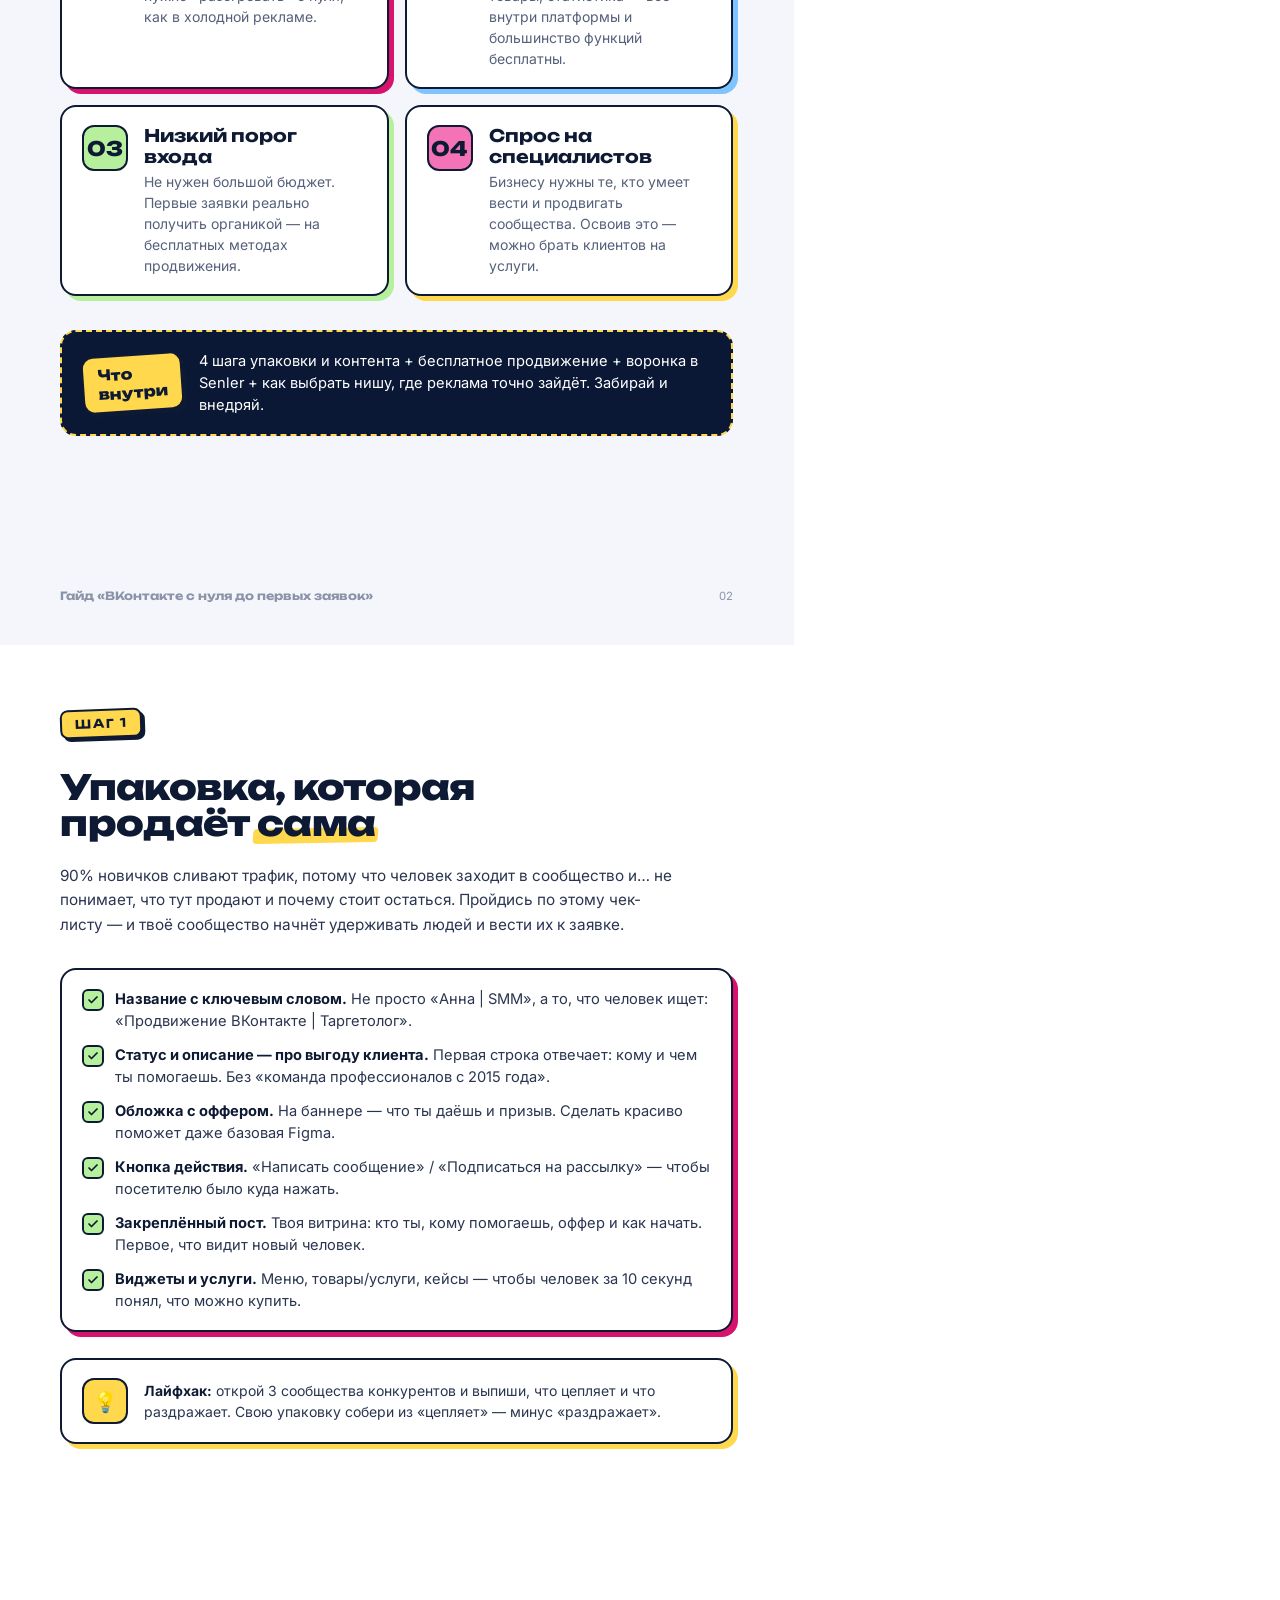
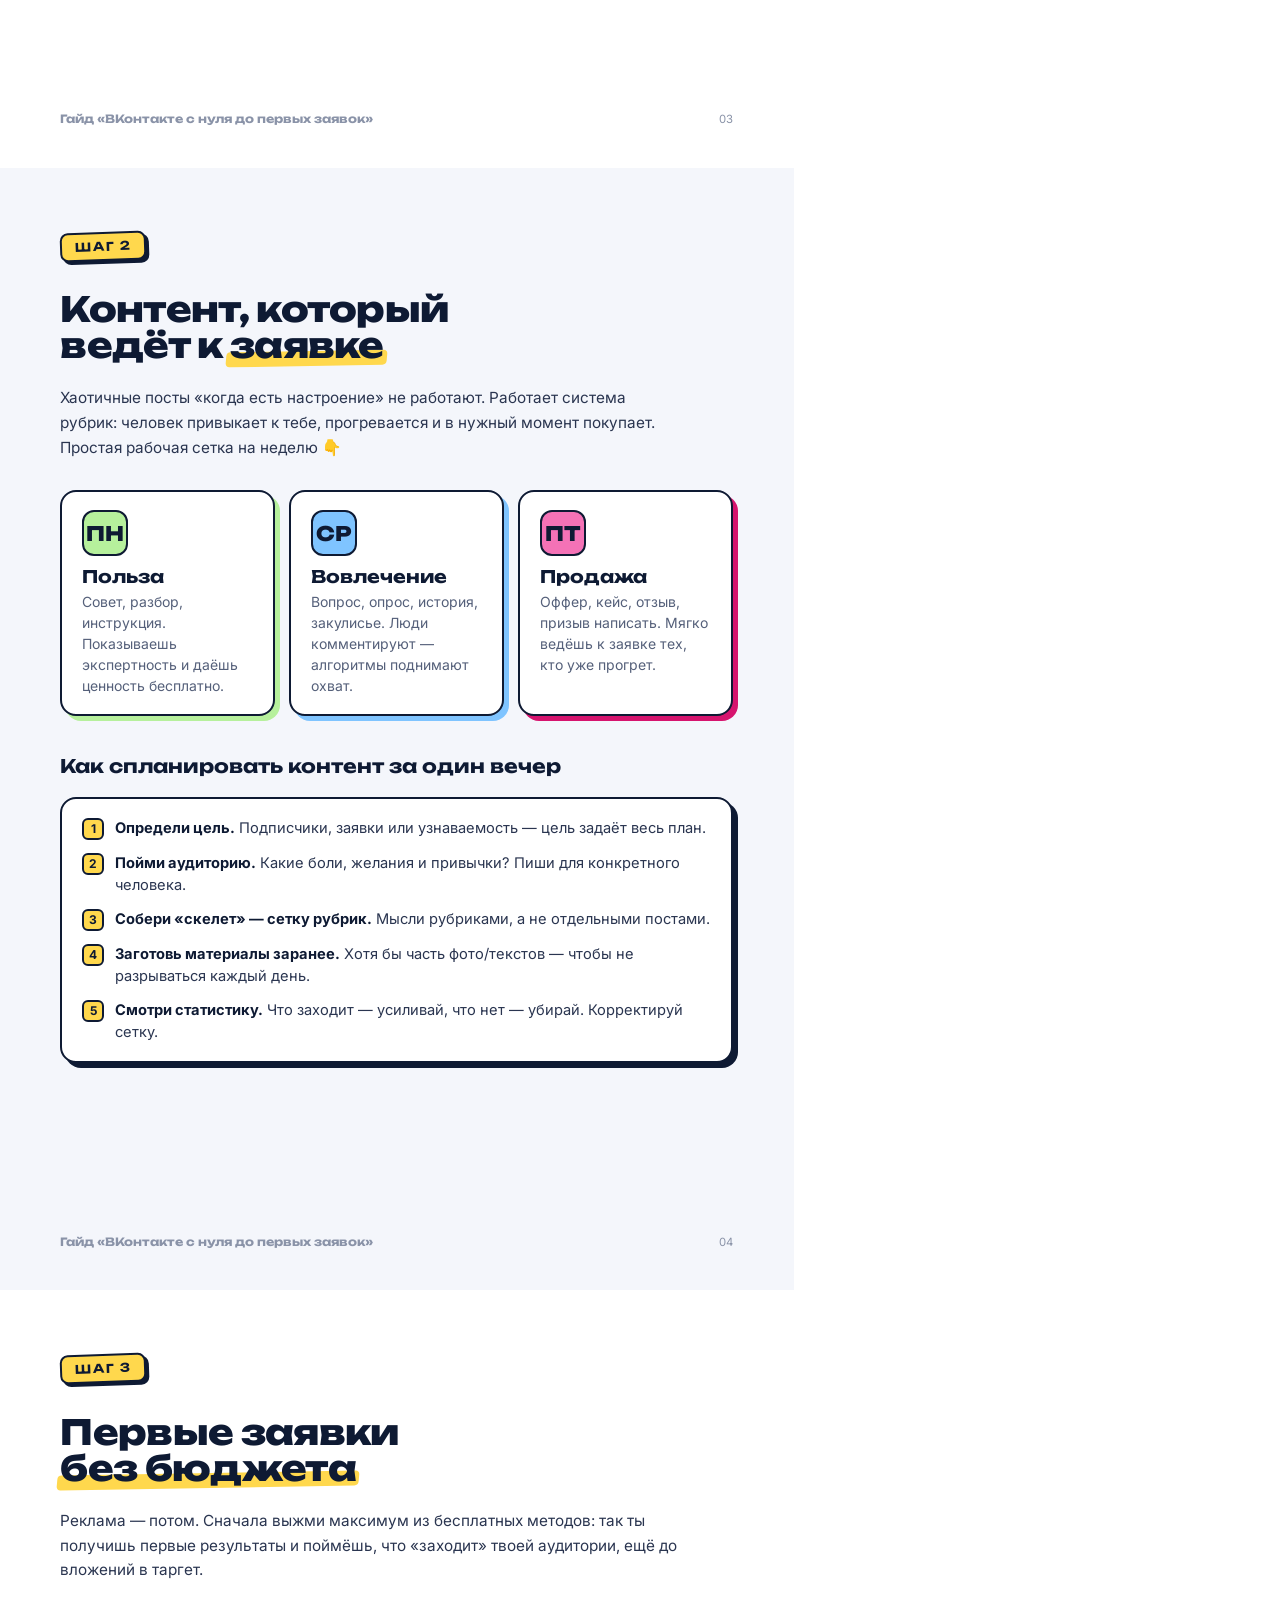
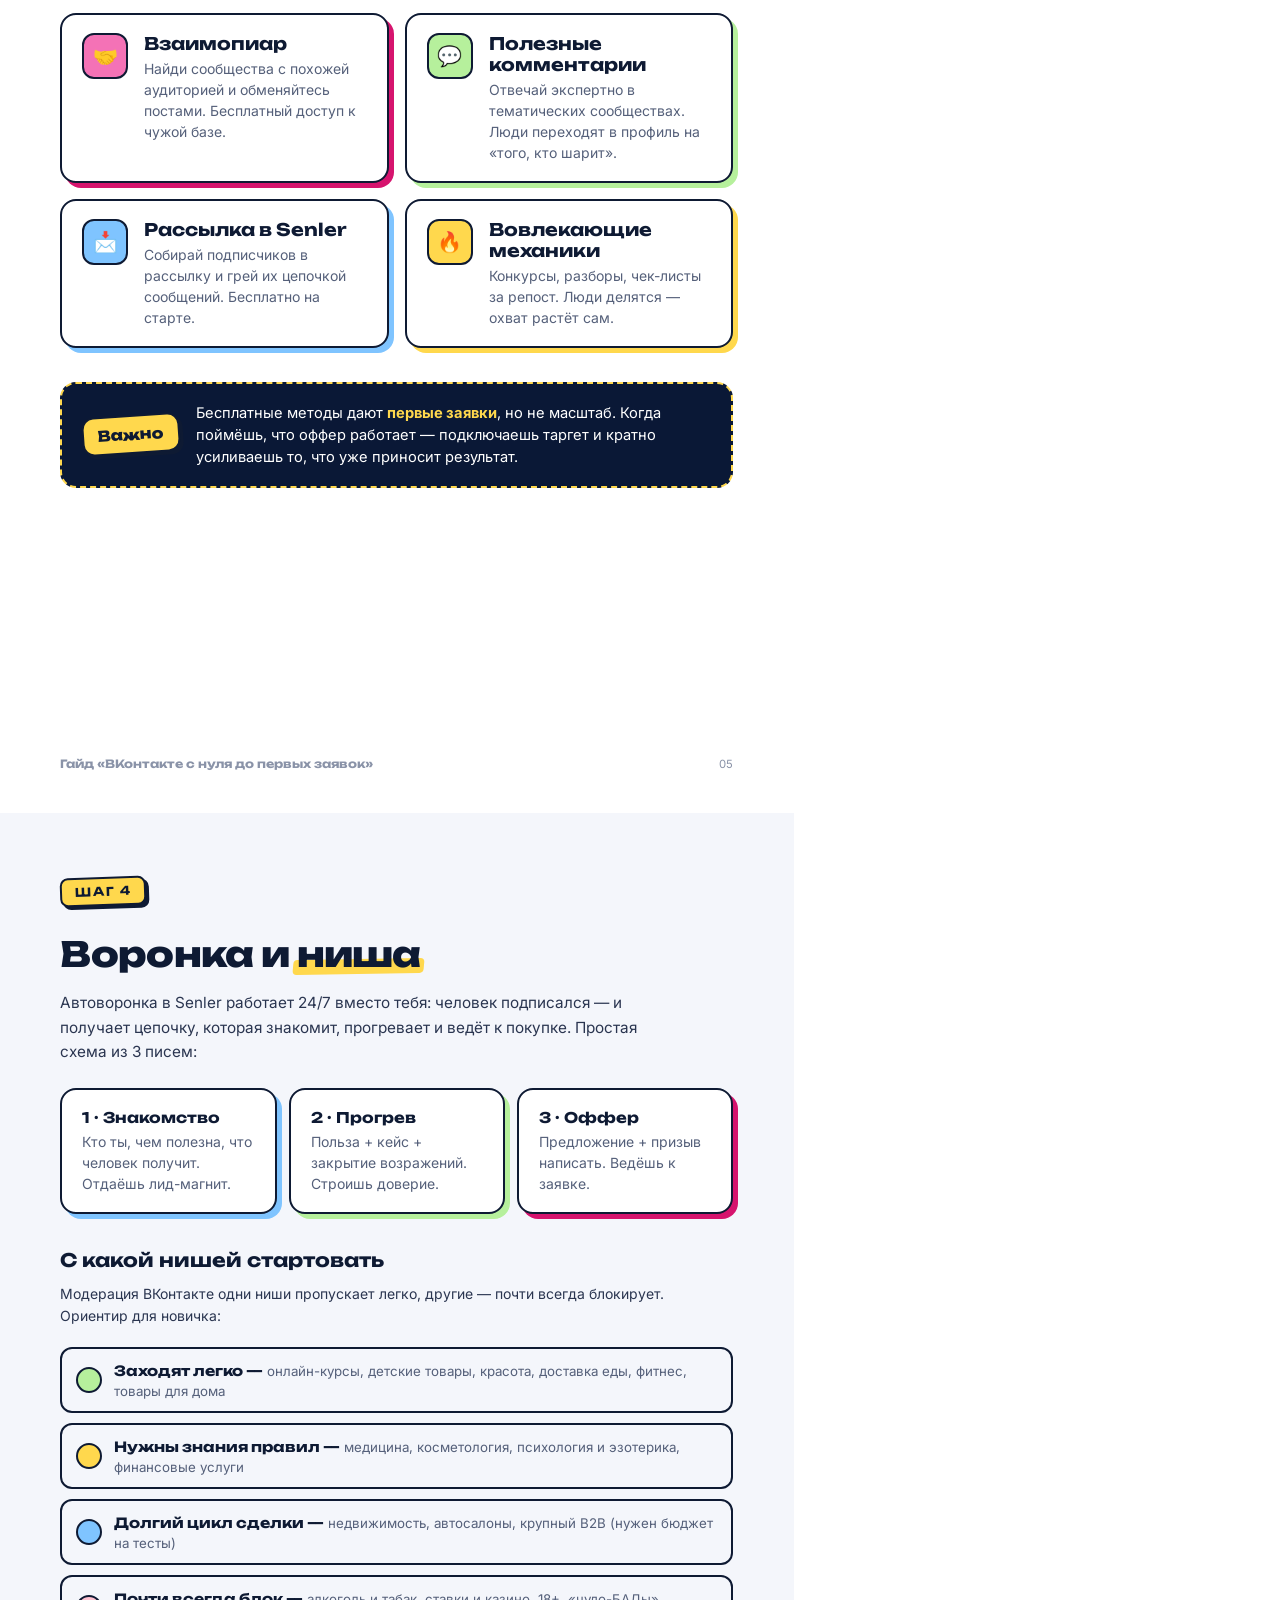
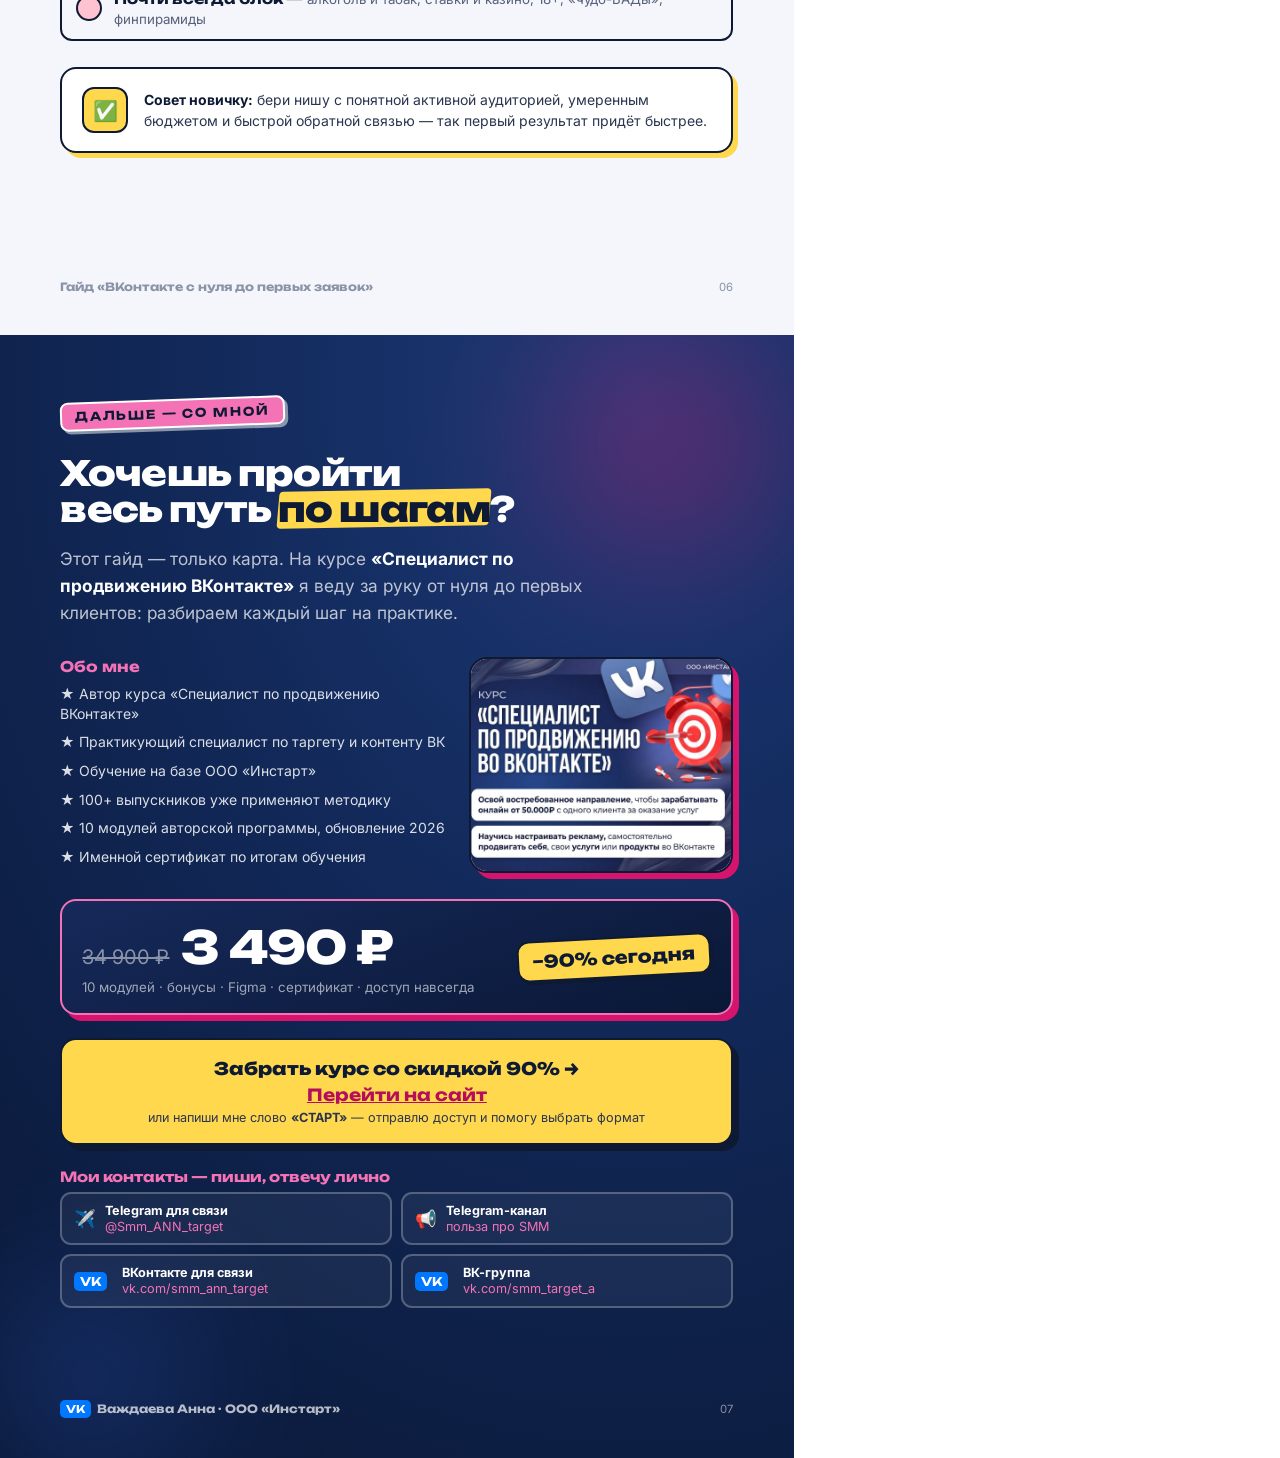
==== commit d2cc5e9a: "Add guide download buttons on site (hero + contact lead-magnet block); make PDF site link clickable " ====
--- a/guide.html
+++ b/guide.html
@@ -300,7 +300,7 @@
       </div>
     </div>
 
-    <div class="card" style="margin-top:9mm; background:linear-gradient(160deg,#16295A,#0A1836); border:2px solid var(--pm); box-shadow:6px 6px 0 var(--p);">
+    <div class="card" style="margin-top:7mm; background:linear-gradient(160deg,#16295A,#0A1836); border:2px solid var(--pm); box-shadow:6px 6px 0 var(--p);">
       <div class="row" style="align-items:center; justify-content:space-between; flex-wrap:wrap; gap:14px;">
         <div>
           <div style="display:flex; align-items:baseline; gap:12px;">
@@ -313,11 +313,29 @@
       </div>
     </div>
 
-    <div class="card card--pop" style="margin-top:8mm; background:var(--pop); border:2px solid var(--g900); box-shadow:6px 6px 0 var(--g900);">
+    <a href="https://murzzsite.github.io/vazdaeva-vk" class="card card--pop" style="display:block; text-decoration:none; margin-top:6mm; background:var(--pop); border:2px solid var(--g900); box-shadow:6px 6px 0 var(--g900);">
       <div style="text-align:center;">
-        <div style="font-family:var(--disp); font-weight:800; font-size:13pt; color:var(--g900);">Забрать курс со скидкой 90%</div>
-        <div class="cta-link" style="margin-top:6px; color:var(--pd);">murzzsite.github.io/vazdaeva-vk</div>
-        <div style="font-size:10pt; color:var(--g700); margin-top:6px;">или напиши мне слово <b>«СТАРТ»</b> — отправлю доступ и помогу выбрать формат</div>
+        <div style="font-family:var(--disp); font-weight:800; font-size:13pt; color:var(--g900);">Забрать курс со скидкой 90% →</div>
+        <div class="cta-link" style="margin-top:5px; color:var(--pd); text-decoration:underline;">Перейти на сайт</div>
+        <div style="font-size:9.5pt; color:var(--g700); margin-top:5px;">или напиши мне слово <b>«СТАРТ»</b> — отправлю доступ и помогу выбрать формат</div>
+      </div>
+    </a>
+
+    <div style="margin-top:6mm;">
+      <div style="font-family:var(--disp); font-weight:700; font-size:10.5pt; color:var(--pm); margin-bottom:7px;">Мои контакты — пиши, отвечу лично</div>
+      <div style="display:grid; grid-template-columns:1fr 1fr; gap:9px;">
+        <a href="https://t.me/Smm_ANN_target" style="text-decoration:none; display:flex; align-items:center; gap:9px; border:2px solid rgba(255,255,255,.25); border-radius:11px; padding:9px 12px; background:rgba(255,255,255,.05);">
+          <span style="font-size:13pt;">✈️</span><span style="font-size:9.5pt; color:#fff; line-height:1.25;"><b>Telegram для связи</b><br/><span style="color:var(--pm);">@Smm_ANN_target</span></span>
+        </a>
+        <a href="https://t.me/target_smm_instart" style="text-decoration:none; display:flex; align-items:center; gap:9px; border:2px solid rgba(255,255,255,.25); border-radius:11px; padding:9px 12px; background:rgba(255,255,255,.05);">
+          <span style="font-size:13pt;">📢</span><span style="font-size:9.5pt; color:#fff; line-height:1.25;"><b>Telegram-канал</b><br/><span style="color:var(--pm);">польза про SMM</span></span>
+        </a>
+        <a href="https://vk.com/smm_ann_target" style="text-decoration:none; display:flex; align-items:center; gap:9px; border:2px solid rgba(255,255,255,.25); border-radius:11px; padding:9px 12px; background:rgba(255,255,255,.05);">
+          <span class="vk" style="font-size:9pt;">VK</span><span style="font-size:9.5pt; color:#fff; line-height:1.25;"><b>ВКонтакте для связи</b><br/><span style="color:var(--pm);">vk.com/smm_ann_target</span></span>
+        </a>
+        <a href="https://vk.com/smm_target_a" style="text-decoration:none; display:flex; align-items:center; gap:9px; border:2px solid rgba(255,255,255,.25); border-radius:11px; padding:9px 12px; background:rgba(255,255,255,.05);">
+          <span class="vk" style="font-size:9pt;">VK</span><span style="font-size:9.5pt; color:#fff; line-height:1.25;"><b>ВК-группа</b><br/><span style="color:var(--pm);">vk.com/smm_target_a</span></span>
+        </a>
       </div>
     </div>
   </div>
